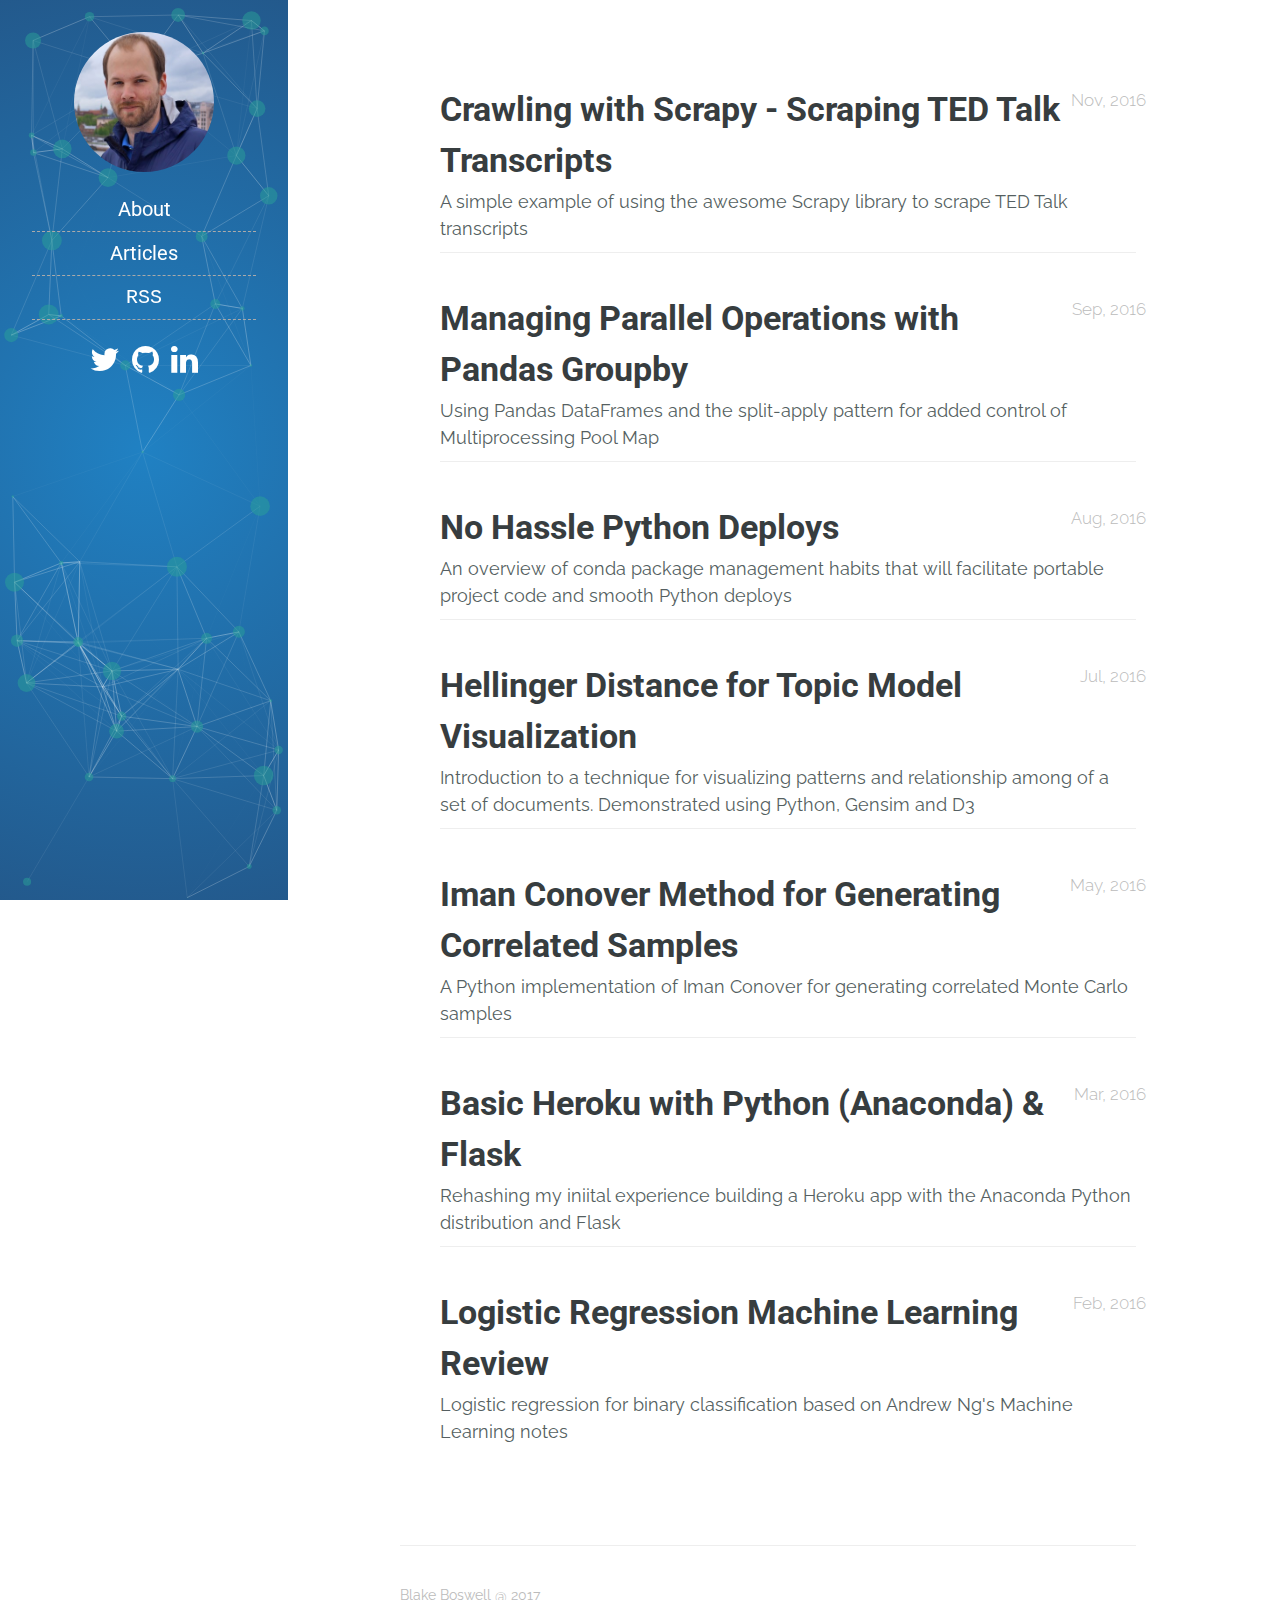
==== index.html @ 56d1c3a8 "init commit new layout" ====
<!DOCTYPE html>
<html lang="en">

    <head>
  <meta charset="utf-8">
  <meta http-equiv="X-UA-Compatible" content="IE=edge,chrome=1">
  <meta name="viewport" content="width=device-width, initial-scale=1">

  <title>Blake Boswell</title>
  <link rel="shortcut icon" href="/assets/images/favicon.ico">
  <link rel="stylesheet" href="/assets/css/style.css">
  <link rel="alternate" type="application/rss+xml" title="Blake Boswell" href="/rss.xml">
  <link rel="stylesheet" href="/assets/css/highlight.css">
  <link rel="stylesheet" href="https://maxcdn.bootstrapcdn.com/font-awesome/4.6.2/css/font-awesome.min.css">

  <script type="text/javascript" src="/assets/js/min/particle.min.js"></script>
  <script type="text/javascript" src="/assets/js/min/jquery-2.1.4.min.js"></script>
  <script type="text/javascript" src="/assets/js/min/plotly-basic.js"></script>
  <script type="text/javascript" src="https://maxcdn.bootstrapcdn.com/bootstrap/3.3.6/js/bootstrap.min.js"></script>

  <script type="text/javascript" src="/assets/js/min/d3.v3.min.js"></script>

  <link href="https://fonts.googleapis.com/css?family=Oxygen|Raleway|Roboto" rel="stylesheet">
  <link href="https://fonts.googleapis.com/css?family=Roboto+Slab" rel="stylesheet">
  <link href="https://fonts.googleapis.com/css?family=Hind" rel="stylesheet">

</head>

    
    <body>
            
        <div class="sidebar">
  <div id="particles"></div>
    <div class="container">
        <nav class="sidebar-nav">

            <img class="sidebar-avatar" src="/assets/images/avatar.jpg"/>

            <ul>
                <li><a href="https://blakeboswell.github.io/about/"> About </a></li>
                <li><a href="https://blakeboswell.github.io"> Articles </a></li>
                <!-- <li><a href="https://blakeboswell.github.io/about/"> About </a></li>
                <li><a href="https://blakeboswell.github.io"> Projects </a></li> -->
                <li><a href="https://blakeboswell.github.iofeed.xml"
                    style="font-family: Consolas,Monaco,Lucida Console,Liberation Mono,DejaVu Sans Mono,Bitstream Vera Sans Mono,Courier New;">
                    RSS
                    </a>
                </li>
            </ul>

            <div style="text-align: center">
                <br>
                <a class="socialicon" href="https://twitter.com/lakebozbay"><i class="fa fa-twitter fa-2x"></i></a>
                <a class="socialicon" href="https://github.com/blakeboswell"><i class="fa fa-github fa-2x"></i></a>
                <a class="socialicon" href="https://www.linkedin.com/in/blakeboswell"><i class="fa fa-linkedin fa-2x"></i></a>
            </div>
        </nav>
    </div>
  </div>
</div>
<script>
particlesJS("particles", {
    "particles": {
        "number": {
        "value": 80,
        "density": {
            "enable": true,
            "value_area": 400
        }
        },
        "color": {
        "value": "#2AA198"
        },
        "shape": {
        "type": "circle",
        "stroke": {
            "width": 0,
            "color": "#000000"
        },
        "polygon": {
            "nb_sides": 5
        }
        },
        "opacity": {
        "value": 0.5,
        "random": false,
        "anim": {
            "enable": false,
            "speed": 1,
            "opacity_min": 0.1,
            "sync": false
        }
        },
        "size": {
        "value": 10,
        "random": true,
        "anim": {
            "enable": false,
            "speed": 40,
            "size_min": 0.1,
            "sync": false
        }
        },
        "line_linked": {
        "enable": true,
        "distance": 150,
        "color": "#ffffff",
        "opacity": 0.4,
        "width": 1
        },
        "move": {
        "enable": true,
        "speed": 0.25,
        "direction": "none",
        "random": false,
        "straight": false,
        "out_mode": "out",
        "bounce": false,
        "attract": {
            "enable": false,
            "rotateX": 600,
            "rotateY": 1200
        }
        }
    },
    "interactivity": {
        "detect_on": "canvas",
        "events": {
        "onhover": {
            "enable": false,
            "mode": "grab"
        },
        "onclick": {
            "enable": true,
            "mode": "push"
        },
        "resize": true
        },
        "modes": {
        "grab": {
            "distance": 140,
            "line_linked": {
            "opacity": 1
            }
        },
        "bubble": {
            "distance": 400,
            "size": 40,
            "duration": 2,
            "opacity": 8,
            "speed": 3
        },
        "repulse": {
            "distance": 200,
            "duration": 0.4
        },
        "push": {
            "particles_nb": 4
        },
        "remove": {
            "particles_nb": 2
        }
        }
    },
    "retina_detect": true
    });
</script>
        

        <div class="content container">

            <!-- <section id="wrapper" class="home"> -->
            


<ul id="post-list">
    
        
        <li>
            <a href="/2016/11/15/scrapy-tedtalk.html">
                <aside class="dates">Nov, 2016</aside>
            </a>
            <a href="/2016/11/15/scrapy-tedtalk.html">
                Crawling with Scrapy - Scraping TED Talk Transcripts
                <h2>A simple example of using the awesome Scrapy library to scrape TED Talk transcripts</h2>
            </a>
        </li>
        
    
        
        <li>
            <a href="/primer/2016/09/30/parallel-groupby.html">
                <aside class="dates">Sep, 2016</aside>
            </a>
            <a href="/primer/2016/09/30/parallel-groupby.html">
                Managing Parallel Operations with Pandas Groupby
                <h2>Using Pandas DataFrames and the split-apply pattern for added control of Multiprocessing Pool Map</h2>
            </a>
        </li>
        
    
        
        <li>
            <a href="/article/2016/08/30/conda-deploy.html">
                <aside class="dates">Aug, 2016</aside>
            </a>
            <a href="/article/2016/08/30/conda-deploy.html">
                No Hassle Python Deploys
                <h2>An overview of conda package management habits that will facilitate portable project code and smooth Python deploys</h2>
            </a>
        </li>
        
    
        
        <li>
            <a href="/2016/07/15/gensim-hellinger.html">
                <aside class="dates">Jul, 2016</aside>
            </a>
            <a href="/2016/07/15/gensim-hellinger.html">
                Hellinger Distance for Topic Model Visualization
                <h2>Introduction to a technique for visualizing patterns and relationship among of a set of documents. Demonstrated using Python, Gensim and D3</h2>
            </a>
        </li>
        
    
        
        <li>
            <a href="/article/2016/05/30/mc-parts.html">
                <aside class="dates">May, 2016</aside>
            </a>
            <a href="/article/2016/05/30/mc-parts.html">
                Iman Conover Method for Generating Correlated Samples
                <h2>A Python implementation of Iman Conover for generating correlated Monte Carlo samples</h2>
            </a>
        </li>
        
    
        
        <li>
            <a href="/article/2016/03/15/heroku-app-template.html">
                <aside class="dates">Mar, 2016</aside>
            </a>
            <a href="/article/2016/03/15/heroku-app-template.html">
                Basic Heroku with Python (Anaconda) & Flask
                <h2>Rehashing my iniital experience building a Heroku app with the Anaconda Python distribution and Flask</h2>
            </a>
        </li>
        
    
        
        <li>
            <a href="/primer/2016/02/15/logistic-regression.html">
                <aside class="dates">Feb, 2016</aside>
            </a>
            <a href="/primer/2016/02/15/logistic-regression.html">
                Logistic Regression Machine Learning Review
                <h2>Logistic regression for binary classification based on Andrew Ng's Machine Learning notes</h2>
            </a>
        </li>
        
    
</ul>



<footer id="footer">
    <p class="small">Blake Boswell @ 2017</p>
</footer>


            <!-- </section> -->

            <script src="/assets/js/main.js"></script>

            <script type="text/x-mathjax-config">
                MathJax.Hub.Config({
                TeX: { equationNumbers: { autoNumber: "AMS" } },
                styles: {".MathJax": { color: "#666" } }
                });
            </script>

            <script type="text/javascript" src="https://cdn.mathjax.org/mathjax/latest/MathJax.js?config=TeX-AMS-MML_HTMLorMML"></script>

            <script>
                (function(i,s,o,g,r,a,m){i['GoogleAnalyticsObject']=r;i[r]=i[r]||function(){
                (i[r].q=i[r].q||[]).push(arguments)},i[r].l=1*new Date();a=s.createElement(o),
                m=s.getElementsByTagName(o)[0];a.async=1;a.src=g;m.parentNode.insertBefore(a,m)
                })(window,document,'script','//www.google-analytics.com/analytics.js','ga');

                ga('create', 'UA-76539402-1', 'auto');
                ga('send', 'pageview');
            </script>

        </div>

    </body>

</html>
---- assets/css/style.css ----
/* Reset */
html
,body
,div
,span
,applet
,object
,iframe
,h1,h2,h3,h4,h5,h6
,p
,a
,abbr
,acronym
,address
,big
,cite
,del
,dfn
,em
,img
,ins
,kbd
,q,s,b,u,i
,samp
,small
,strike
,strong
,sub
,sup
,tt
,var
,center
,dl
,dt
,dd
,fieldset
,form
,label
,legend
,table
,caption
,tbody,tfoot,thead,tr,th,td
,article
,aside
,canvas
,details
,embed
,figcaption
,footer
,header
,hgroup
,menu
,nav
,output
,ruby
,section
,summary
,time
,mark
,audio
,video{
    border:0;
    font-size:100%;
    font:inherit;
    vertical-align:baseline;
    margin:0;
    padding:0
}

article
,aside
,details
,figcaption
,figure
,footer
,header
,hgroup
,menu
,nav
,section{display:block}body{line-height:1}q{quotes:none}q:before,q:after{content:none}table{border-collapse:collapse;border-spacing:0}
*, *:before, *:after { -moz-box-sizing: border-box; -webkit-box-sizing: border-box; box-sizing: border-box; }

/* Clearfix */
/* ------------------------------------ */

.clearfix:after {
    content: "";
    display: table;
    clear: both;
}
.hidden { display: none; }


/* Social Icons */
/* ------------------------------------ */

.icon-facebook:before { content: '\e802'; }
.icon-facebook-squared:before { content: '\e800'; }
.icon-twitter:before { content: '\e801'; }
.icon-twitter-1:before { content: '\e804'; }
.icon-facebook-circled:before { content: '\e805'; }
.icon-twitter-circled:before { content: '\e806'; }
.icon-facebook-rect:before { content: '\e803'; }

.socialicon {
    padding: 4px;
}

.landing-left .socialicon {
    color:rgba(0,0,0,.3);
}
.landing-left .socialicon:hover {
    color: #5badf0;
}

.banner .socialicon {
    color: #5badf0;
}
.banner .socialicon:hover {
    color: #FFF;
}

footer .socialicon {
    color: #666;
}
footer .socialicon:hover {
    color: #5badf0;
}


/* Nav */
/* ------------------------------------ */

nav.main-nav {
    width: 100%;
    padding: 20px 20px 20px;
    background-color: transparent;
    background: transparent;
    border-color: transparent;
    margin: 0 auto;
    text-align: right;
    position: fixed;
    z-index: 100;
}

nav.main-nav a {
    top: 8px;
    right: 6px;
    padding: 8px 12px;
    color: #5badf0;
    font-size: 13px;
    line-height: 1.35;
    border-radius: 3px;
}

nav.main-nav a.cta {
    background: #5badf0;
    color: #fff;
    margin-left: 12px;
    right:100px;
    top:10px;
    font-family: 'Roboto', sans-serif;
}


/* Banner (particles) */
/* ------------------------------------ */

.banner {
    display: table;
    position: relative;
    width: 100%;
    height: 40vh;
    background-color: #235789;
    background: -webkit-gradient(radial, center center, 0, center center, 500, from(#2081C3), to(#235789));
    background: -moz-radial-gradient(circle, #2081C3, #235789);
    background: -ms-radial-gradient(circle, #2081C3, #235789);
    color: #FFF;
}

/* .sidebar .particles {
    position: absolute;
    width: 100%;
    height: 100%;
} */

.banner .vert-text {
    display: table-cell;
    position: relative;
    vertical-align: middle;
    text-align: center;
}

.banner .vert-text h1 {
    padding: 0;
    margin: 0;
    font-size: 3.75rem;
    font-weight: 500;
    color: #FFF;
    font-family: 'Roboto', sans-serif;
}

.banner h2 {
    font:1.25rem 'Raleway', sans-serif;
    color: #FFF;
}



/* Base */
/* ------------------------------------ */

html, body { height: 100%; }

/* Spacing */
.post h1, h3, h4, h5, p, .post-body ul, #post-list li, pre {
    margin-bottom: 10px;
}

b, strong { font-weight: 500; color:#666; }
em, i { font-style: italic; }

body {
    font-size:100%;
    -webkit-font-smoothing: antialiased;
    text-rendering: optimizeLegibility;
}

body p {
    font: 18px/1.5em 'Raleway', sans-serif;
    color: #3e3e3e;
}

p.small {
    color: #bbb;
    font-size: 14px;
    line-height: 1.5;
    display: block;
}

blockquote {
    margin-left: 0;
    padding-right: 1.5em;
    padding-left: 1em;
    border-left: 20px solid #fafafd;
}

blockquote p {
    font-family: 'Hind', sans-serif;
    display: inline;
    font-size: 1em;
    font-weight: 200;
    line-height: 1.55em;
    color: #3e3e3e;
}

hr {
    display: block;
    border: none;
    height: 1px;
    margin: 40px auto;
    background: #eee;
}

code {
    font-family: Consolas,Monaco,Lucida Console,Liberation Mono,DejaVu Sans Mono,Bitstream Vera Sans Mono,Courier New;
    color:#555F61;
    font-size: 0.9em;
}

pre {
    counter-reset: line-numbering;
    border-radius: 4px;
    background: #fff;
    padding: 0;
    line-height: 22px;
    margin: 20px 0px;
    white-space: pre;
    overflow-x: auto;
    word-break: inherit;
    word-wrap: inherit;
    font-size: 15px;
    z-index: -1;
}

pre a::before {
    content: counter(line-numbering);
    counter-increment: line-numbering;
    padding-right: 1em;
    width: 35px;
    text-align: right;
    opacity: 0.7;
    display: inline-block;
    color: #aaa;
    background: #fafafd;
    margin-right: 16px;
    padding: 2px 10px;
    -webkit-touch-callout: none;
    -webkit-user-select: none;
    -khtml-user-select: none;
    -moz-user-select: none;
    -ms-user-select: none;
    user-select: none;
}

pre a:first-of-type::before {
    padding-top: 10px;
}

pre a:last-of-type::before {
    padding-bottom: 10px;
}

pre a:only-of-type::before {
    padding: 10px;
}


/* #wrapper {
  max-width: 755px;
  margin: 0 auto;
  padding: 60px 40px 100px 40px;
}

#wrapper.home {
    max-width: 675px;
    margin: 0 auto;
    padding: 0px 40px 20px 40px;
} */


/*Accent color*/

a,
#title,
#post-list a:hover,
#post-list li:hover .dates,
#title:hover {
    text-decoration: none;
    color: #5694f1;
}

p a { 
    color:#3e3e3e;
    border-bottom: 2px solid rgba(42, 161, 152, 0.35);
    box-shadow: inset 0 -3px 0 rgba(42, 161, 152, 0.35);
    transition: background .15s cubic-bezier(0.33, 0.66, 0.66, 1);
}
p a:hover{ background: rgba(41, 161, 151, 0.35)}

blockquote a {
    color:#3e3e3e;
    border-bottom: 2px solid rgba(42, 161, 152, 0.35);
    box-shadow: inset 0 -3px 0 rgba(42, 161, 152, 0.35);
    transition: background .15s cubic-bezier(0.33, 0.66, 0.66, 1);
}
blockquote a:hover{ background: rgba(42, 161, 152, 0.35)}


/*Transitions*/
a,
#post-nav a,
#post-list a    {
    -webkit-transition: all 0.15s ease;
    -moz-transition: all 0.15s ease;
    -ms-transition: all 0.15s ease;
    -o-transition: all 0.15s ease;
    transition: all 0.15s ease;
}


/* Line Height */
#post-body, p { 
    line-height:1.7;
    font: 17px/1.5em 'Raleway', sans-serif;
}

.post-header {
    text-align: center;
    border-bottom: 1px solid #eee;
    margin-bottom: 20px;
    font-weight: 300;
    font-size: 40px;
    font-family: 'Roboto', sans-serif;
}

.post-header h1.title {
    font: 40px 'Roboto', sans-serif;
}

.post h1 {
    margin-top: 20px;
    margin-bottom: 20px;
    color: #373d3f;
    font-size: 28px;
    font-weight: 400;
    font-family: 'Roboto', sans-serif;
}

.post h2 {
    margin-top: 20px;
    margin-bottom: 20px;
    font-size: 25px;
    font-weight: 400;
    font-family: 'Roboto', sans-serif;
    color: #373d3f;
}

.post h2.headline {
    font: normal 13px/1.5em 'Roboto', sans-serif;
    margin: -5px 0 40px 0;
    color: #b2b9be;
    font-size: 13px;
    text-transform: uppercase;
    letter-spacing: 2px;
    display: inline-block;
}

.post h3 {
    margin-top: 18px;
    margin-bottom: 18px;
    font-size: 22px;
    font-weight: 400;
    font-family: 'Roboto', sans-serif;
    color: #373d3f;
}

/* table */
/* ------------------------------------ */

table {
    width: 100%;
    margin: 40px 0;
    border-collapse: collapse;
    font-size: 13px;
    line-height: 1.5em;
}

th,td {
    text-align: left;
    padding-right: 20px;
    vertical-align: top;
}

table td,td {
    border-spacing: none;
    border-style: solid;
    padding: 10px 15px;
    border-width: 1px 0 0 0;
}

tr>td {
    border-top: 1px solid #eaeaea;
}

tr:nth-child(odd)>td {
    background: #fcfcfc;
}

thead th,th {
    text-align: left;
    padding: 10px 15px;
    height: 20px;
    font-size: 13px;
    font-weight: bold;
    color: #444;
    border-bottom: 1px solid #dadadc;
    cursor: default;
    white-space: nowrap;
}


/* image */
/* ------------------------------------ */

img {
    width: 100%;
    max-width: 100%;
    border-radius: 3px;
}


/* post list */
/* ------------------------------------ */

#post-list a {
    color: #373d3f;
    display: block;
    font: bold 34px/1.5em 'Roboto', sans-serif;
    line-height: 41px/1.5em;
}

#post-list h2 {
    font: 18px/1.5 'Raleway', sans-serif;
    color: #555f61;
    max-width: 100%;
    margin-top: 2px;
}

#post-list {
    margin-top: 20px;
}

#post-list li{
    list-style-type: none;
}

#post-list li:last-child {
    margin-bottom: 0;
}

#post-list li+li {
    padding-top: 40px;
    border-top: 1px solid #eee;
}

#post-list .dates {
    float: right;
    position: relative;
    top: 1px;
    left: 10px;
    font: 300 17px/1.8 'Raleway', sans-serif;
    color: #bbb;
}

#post-list-footer {
    margin-top: 20px;
    padding-top: 100px;
}


/* Footer */
/* ------------------------------------ */

#footer {
    box-shadow: inset 0 1px 0 #eee;
    padding: 40px 0 0 0;
    margin-top: 100px;
}


/* Post Page */
/* ------------------------------------ */

.newer-posts{
    color: #bfc8cd;
    display:inline-block;
    border:#bfc8cd 1px solid;
    text-decoration:none;
    border-radius:4px;
    transition:border .3s ease;
    padding: 8px 12px;
    font-size: 13px;
    line-height: 1.35;
    border-radius: 3px;
    font-family: 'Roboto', sans-serif;
}

/* .post {
    margin: 80px 0 0 0;
} */

#post-meta {
    font-size: 13px;
    font-weight: bold;
    line-height: 1.4;
    border-top: 1px solid #eee;
    padding-top: 40px;
    margin-bottom: 40px;
    padding-bottom: 40px;
    margin-top: 40px;
    color:#444;
    border-bottom: 1px solid #eee;
    font-family: 'Raleway', sans-serif;
}

#post-meta img.avatar {
  height: 36px;
  width: 36px;
  float: left;
  border-radius: 50%;
  margin-top: 3px;
  margin-right: 20px;
  box-shadow: 0 0 0 3px #fff, 0 0 0 4px #eee;
}

#post-meta div span {
    color: #aaa;
    font-weight: 500;
    display: block;
}

#post-meta div span.dark {
    color: #1E2025;

}

#post-meta div {
    margin: 0 25px 0 0;
    float: left;
}

/* d3 stuff */
/* ------------------------------------ */

.link {
  stroke: #000;
  stroke-width: 1.5px;
}
line {
  stroke: #999;
}
.node {
  cursor: move;
  fill: #ccc;
  stroke: #000;
}
.node.fixed {
  fill: #f00;
}
.node text {
  font-family: sans-serif;
}

#chartblabla {
    position: relative;
    height: 300px;
}


/* Container
*
* Align the contents of the site above the proper threshold with some margin-fu
* with a 25%-wide `.sidebar`.
*/
.container {
    max-width: 48rem;
    padding-left:  1rem;
    padding-right: 1rem;
    margin-left:  auto;
    margin-right: auto;
}

.content {
    padding-top:    4rem;
    padding-bottom: 4rem;
}
  
@media (min-width: 48em) {
    .content {
        max-width: 48rem;
        margin-left: 20rem;
        margin-right: 2rem;
    }
}
  
@media (min-width: 64em) {
    .content {
        margin-left: 24rem;
        margin-right: 4rem;
    }
}

/*
 * Sidebar
 *
 * Flexible banner for housing site name, intro, and "footer" content. Starts
 * out above content in mobile and later moves to the side with wider viewports.
 */

.sidebar {
    text-align: center;
    padding: 2rem 1rem;
    background-color: #235789;
    background: -webkit-gradient(radial, center center, 0, center center, 500, from(#2081C3), to(#235789));
    background: -moz-radial-gradient(circle, #2081C3, #235789);
    background: -ms-radial-gradient(circle, #2081C3, #235789);
}

.sidebar #particles {
    position: absolute;
    width: 100%;
    height: 100%;
    top: 0;
    left: 0;
    z-index: -1;
}


@media (min-width: 48em) {
    .sidebar {
        position: fixed;
        top: 0;
        left: 0;
        bottom: 0;
        width: 18rem;
        text-align: left;
    }
}
  
/* Sidebar links */
.sidebar a {
    color: #FFF;
}

.sidebar ul {
    font-family: 'Roboto', sans-serif;
    list-style-type: none;
    padding: 0;
    margin-bottom: .5rem;
}

.sidebar li a{
    font-size: 20px;
    text-align:center;
    display: block;
    line-height: 1.75;
    padding: .25rem 0;
    border-bottom: 0.1px dashed #aaa;
    transition: color 500ms, border-color 250ms;
}

.sidebar li a:hover {
    font-weight: bold;
}

.sidebar-avatar
{
    border-radius: 50%;
    margin:0 auto;
    display: block;
    width: 140px;
    height: 140px;
}


/* media queries */
/* ------------------------------------ */

@media only screen and (max-width: 400px) {
    body { font-size:90%;}
}
@media only screen and (max-width: 800px) {
    body { font-size:100%;}
}
@media only screen and (max-width: 1100px) {
    body { font-size:120%;}
    .wrap {max-width:770px;}
}

@media screen and (max-width: 540px) {
    #wrapper { padding:20px 20px 20px 20px;}
    .postheader { margin-bottom: 60px; border-bottom: 1px solid #eee; }
    .post { margin: 40px 0; }
    #footer { margin-top: 60px; }

    #post-list { margin-top: 10px; }
    #post-meta { margin-top: 60px; }

    #title { font-size: 17px; }
    #post-list .dates { display: none; }

    #post-list-footer { margin-top: 20px; padding-top: 40px; }

    h1 { font-size: 26px; }
    .post h2.headline { font-size: 13px; }
    .post h1 { font-size:24px; }
    .post h2 { font-size:20px; }

}
---- assets/css/highlight.css ----
/* Solarized Light
For use with Jekyll and Pygments
http://ethanschoonover.com/solarized
SOLARIZED HEX      ROLE
--------- -------- ------------------------------------------
base01    #586e75  body text / default code / primary content
base1     #93a1a1  comments / secondary content
base3     #fdf6e3  background
orange    #cb4b16  constants
red       #dc322f  regex, special keywords
blue      #268bd2  reserved keywords
cyan      #2aa198  strings, numbers
green     #859900  operators, other keywords
*/
.highlight { background-color: #fdf6e3; color: #586e75; left: 0; right: 0;}
.highlight .c { color: #93a1a1 } /* Comment */
.highlight .err { color: #586e75 } /* Error */
.highlight .g { color: #586e75 } /* Generic */
.highlight .k { color: #859900 } /* Keyword */
.highlight .l { color: #586e75 } /* Literal */
.highlight .n { color: #586e75 } /* Name */
.highlight .o { color: #859900 } /* Operator */
.highlight .x { color: #cb4b16 } /* Other */
.highlight .p { color: #586e75 } /* Punctuation */
.highlight .cm { color: #93a1a1 } /* Comment.Multiline */
.highlight .cp { color: #859900 } /* Comment.Preproc */
.highlight .c1 { color: #93a1a1 } /* Comment.Single */
.highlight .cs { color: #859900 } /* Comment.Special */
.highlight .gd { color: #2aa198 } /* Generic.Deleted */
.highlight .ge { color: #586e75; font-style: italic } /* Generic.Emph */
.highlight .gr { color: #dc322f } /* Generic.Error */
.highlight .gh { color: #cb4b16 } /* Generic.Heading */
.highlight .gi { color: #859900 } /* Generic.Inserted */
.highlight .go { color: #586e75 } /* Generic.Output */
.highlight .gp { color: #586e75 } /* Generic.Prompt */
.highlight .gs { color: #586e75; font-weight: bold } /* Generic.Strong */
.highlight .gu { color: #cb4b16 } /* Generic.Subheading */
.highlight .gt { color: #586e75 } /* Generic.Traceback */
.highlight .kc { color: #cb4b16 } /* Keyword.Constant */
.highlight .kd { color: #268bd2 } /* Keyword.Declaration */
.highlight .kn { color: #859900 } /* Keyword.Namespace */
.highlight .kp { color: #859900 } /* Keyword.Pseudo */
.highlight .kr { color: #268bd2 } /* Keyword.Reserved */
.highlight .kt { color: #dc322f } /* Keyword.Type */
.highlight .ld { color: #586e75 } /* Literal.Date */
.highlight .m { color: #2aa198 } /* Literal.Number */
.highlight .s { color: #2aa198 } /* Literal.String */
.highlight .na { color: #586e75 } /* Name.Attribute */
.highlight .nb { color: #B58900 } /* Name.Builtin */
.highlight .nc { color: #268bd2 } /* Name.Class */
.highlight .no { color: #cb4b16 } /* Name.Constant */
.highlight .nd { color: #268bd2 } /* Name.Decorator */
.highlight .ni { color: #cb4b16 } /* Name.Entity */
.highlight .ne { color: #cb4b16 } /* Name.Exception */
.highlight .nf { color: #268bd2 } /* Name.Function */
.highlight .nl { color: #586e75 } /* Name.Label */
.highlight .nn { color: #586e75 } /* Name.Namespace */
.highlight .nx { color: #586e75 } /* Name.Other */
.highlight .py { color: #586e75 } /* Name.Property */
.highlight .nt { color: #268bd2 } /* Name.Tag */
.highlight .nv { color: #268bd2 } /* Name.Variable */
.highlight .ow { color: #859900 } /* Operator.Word */
.highlight .w { color: #586e75 } /* Text.Whitespace */
.highlight .mf { color: #2aa198 } /* Literal.Number.Float */
.highlight .mh { color: #2aa198 } /* Literal.Number.Hex */
.highlight .mi { color: #2aa198 } /* Literal.Number.Integer */
.highlight .mo { color: #2aa198 } /* Literal.Number.Oct */
.highlight .sb { color: #93a1a1 } /* Literal.String.Backtick */
.highlight .sc { color: #2aa198 } /* Literal.String.Char */
.highlight .sd { color: #586e75 } /* Literal.String.Doc */
.highlight .s2 { color: #2aa198 } /* Literal.String.Double */
.highlight .se { color: #cb4b16 } /* Literal.String.Escape */
.highlight .sh { color: #586e75 } /* Literal.String.Heredoc */
.highlight .si { color: #2aa198 } /* Literal.String.Interpol */
.highlight .sx { color: #2aa198 } /* Literal.String.Other */
.highlight .sr { color: #dc322f } /* Literal.String.Regex */
.highlight .s1 { color: #2aa198 } /* Literal.String.Single */
.highlight .ss { color: #2aa198 } /* Literal.String.Symbol */
.highlight .bp { color: #268bd2 } /* Name.Builtin.Pseudo */
.highlight .vc { color: #268bd2 } /* Name.Variable.Class */
.highlight .vg { color: #268bd2 } /* Name.Variable.Global */
.highlight .vi { color: #268bd2 } /* Name.Variable.Instance */
.highlight .il { color: #2aa198 } /* Literal.Number.Integer.Long */
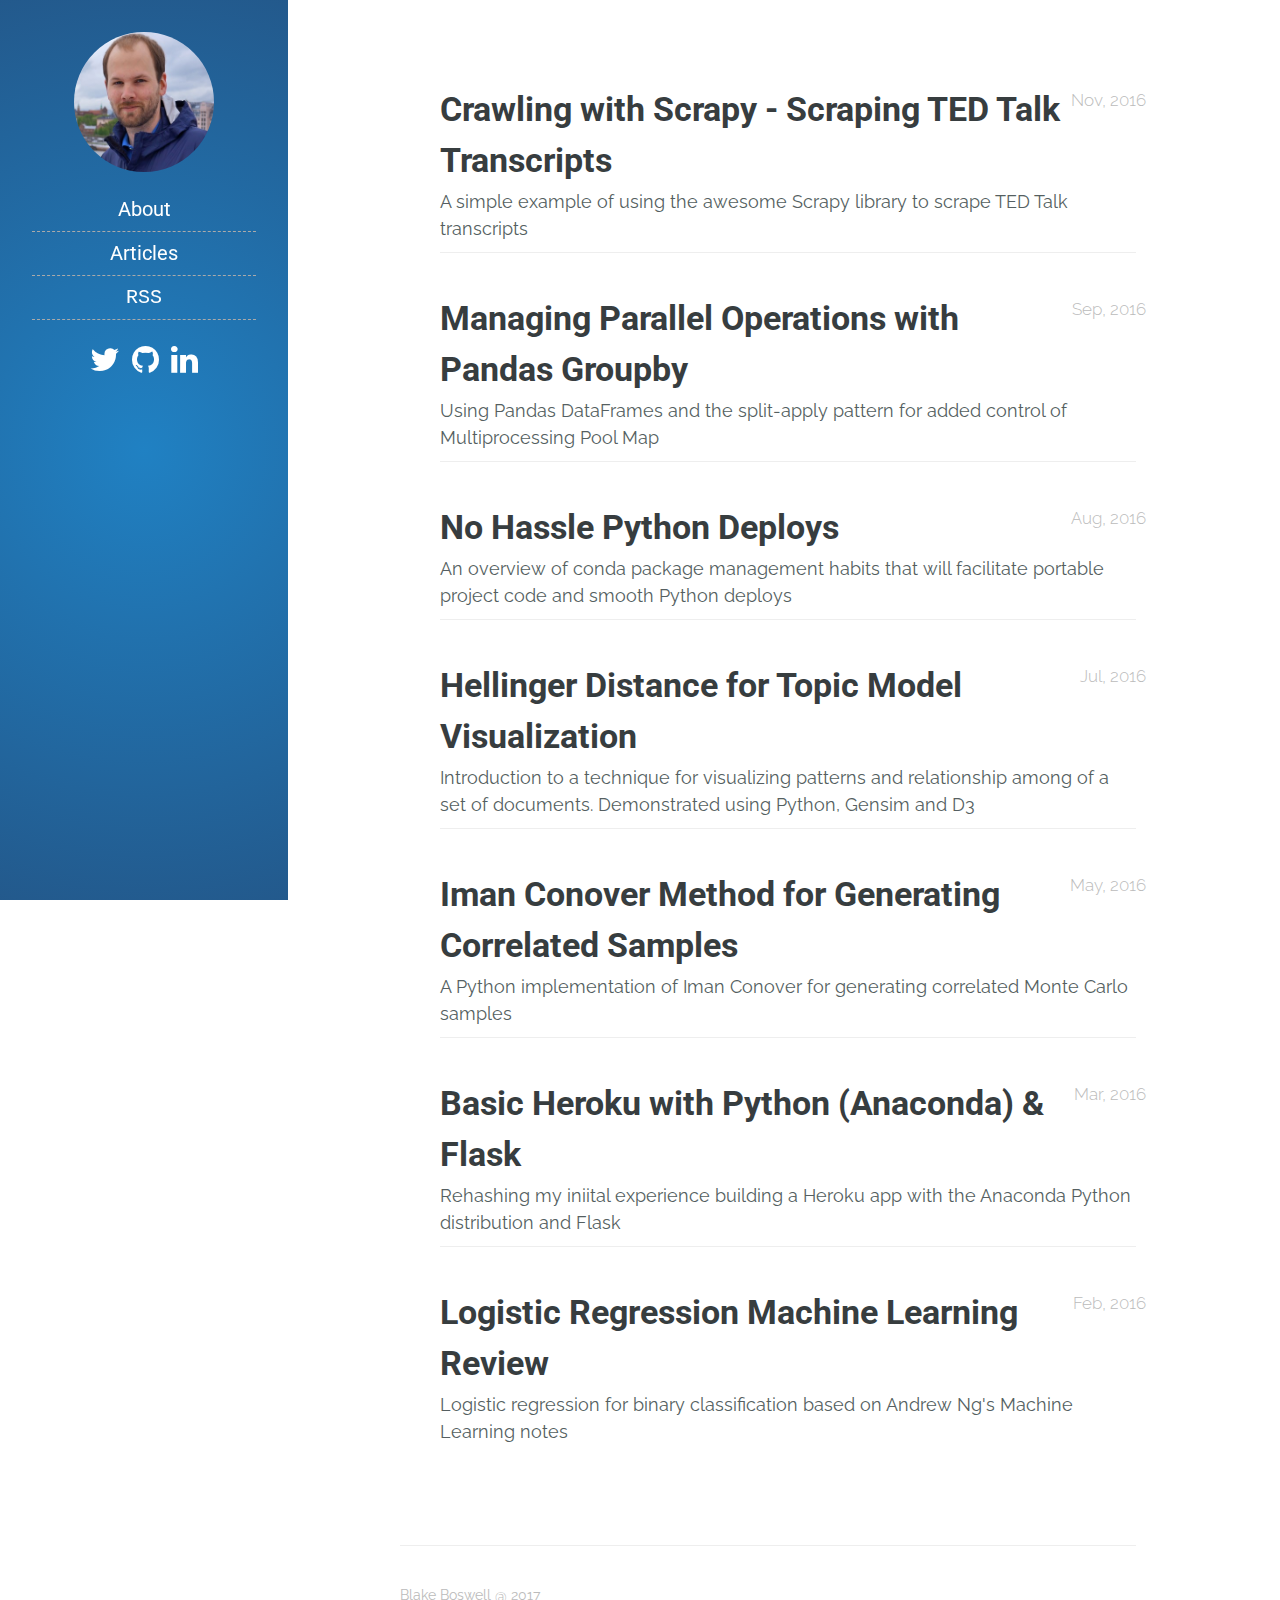
==== commit 6a15aafc: "remove particles" ====
--- a/index.html
+++ b/index.html
@@ -30,18 +30,18 @@
     <body>
             
         <div class="sidebar">
-  <div id="particles"></div>
+    <!-- <div id="particles"></div> -->
     <div class="container">
         <nav class="sidebar-nav">
-
+            
             <img class="sidebar-avatar" src="/assets/images/avatar.jpg"/>
 
             <ul>
-                <li><a href="https://blakeboswell.github.io/about/"> About </a></li>
-                <li><a href="https://blakeboswell.github.io"> Articles </a></li>
-                <!-- <li><a href="https://blakeboswell.github.io/about/"> About </a></li>
-                <li><a href="https://blakeboswell.github.io"> Projects </a></li> -->
-                <li><a href="https://blakeboswell.github.iofeed.xml"
+                <li><a href="http://127.0.0.1:4000/about/"> About </a></li>
+                <li><a href="http://127.0.0.1:4000"> Articles </a></li>
+                <!-- <li><a href="http://127.0.0.1:4000/about/"> About </a></li>
+                <li><a href="http://127.0.0.1:4000"> Projects </a></li> -->
+                <li><a href="http://127.0.0.1:4000feed.xml"
                     style="font-family: Consolas,Monaco,Lucida Console,Liberation Mono,DejaVu Sans Mono,Bitstream Vera Sans Mono,Courier New;">
                     RSS
                     </a>
--- a/assets/css/style.css
+++ b/assets/css/style.css
@@ -113,12 +113,12 @@
     color: #5badf0;
 }
 
-.banner .socialicon {
+/* .banner .socialicon {
     color: #5badf0;
 }
 .banner .socialicon:hover {
     color: #FFF;
-}
+} */
 
 footer .socialicon {
     color: #666;
@@ -166,7 +166,7 @@
 /* Banner (particles) */
 /* ------------------------------------ */
 
-.banner {
+/* .banner {
     display: table;
     position: relative;
     width: 100%;
@@ -176,15 +176,15 @@
     background: -moz-radial-gradient(circle, #2081C3, #235789);
     background: -ms-radial-gradient(circle, #2081C3, #235789);
     color: #FFF;
-}
-
-/* .sidebar .particles {
+} */
+
+/* .banner .particles {
     position: absolute;
     width: 100%;
     height: 100%;
 } */
 
-.banner .vert-text {
+/* .banner .vert-text {
     display: table-cell;
     position: relative;
     vertical-align: middle;
@@ -203,7 +203,7 @@
 .banner h2 {
     font:1.25rem 'Raleway', sans-serif;
     color: #FFF;
-}
+} */
 
 
 
@@ -680,12 +680,12 @@
 .sidebar #particles {
     position: absolute;
     width: 100%;
+    margin: auto;
     height: 100%;
     top: 0;
     left: 0;
     z-index: -1;
 }
-
 
 @media (min-width: 48em) {
     .sidebar {
